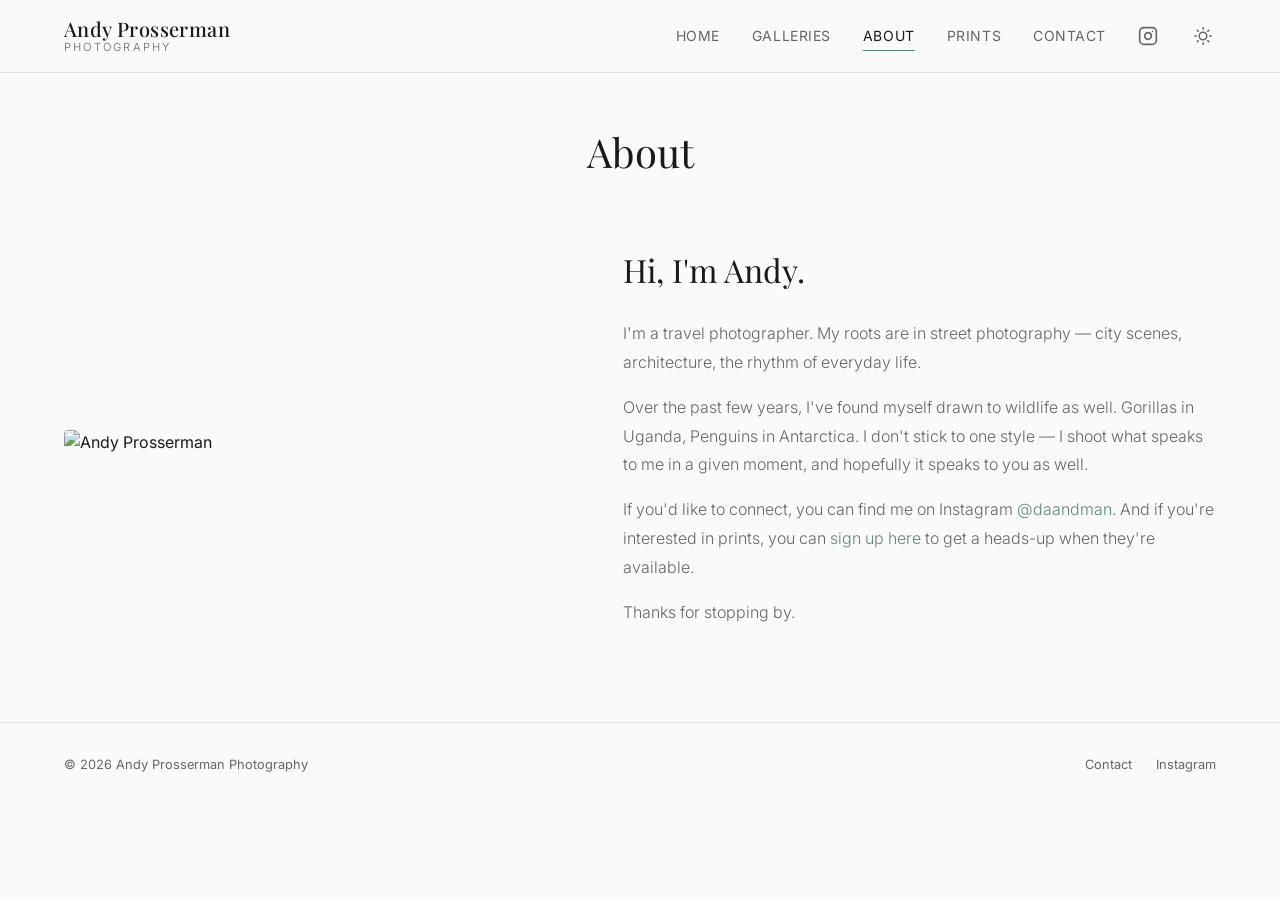
==== about.html @ e961d6d4 "Add hero slideshow, contact page redesign, real photos - Hero: crossfade slideshow with gorilla/rhin" ====
<!DOCTYPE html>
<html lang="en">
<head>
  <meta charset="UTF-8">
  <meta name="viewport" content="width=device-width, initial-scale=1.0">
  <title>About - Andy Prosserman Photography</title>
  <link rel="stylesheet" href="styles.css">
  <link rel="preconnect" href="https://fonts.googleapis.com">
  <link rel="preconnect" href="https://fonts.gstatic.com" crossorigin>
  <link href="https://fonts.googleapis.com/css2?family=Inter:wght@300;400;500&family=Playfair+Display:wght@400;500;600&display=swap" rel="stylesheet">
</head>
<body>
  <header class="site-header">
    <div class="header-inner">
      <a href="index.html" class="logo">
        <span class="logo-name">Andy Prosserman</span>
        <span class="logo-tagline">Photography</span>
      </a>
      <button class="menu-toggle" aria-label="Toggle menu">
        <span></span><span></span><span></span>
      </button>
      <nav class="main-nav">
        <a href="index.html">Home</a>
        <a href="galleries.html">Galleries</a>
        <a href="about.html" class="active">About</a>
        <a href="prints.html">Prints</a>
        <a href="contact.html">Contact</a>
        <a href="#" class="nav-instagram" id="instagramLink" target="_blank" rel="noopener" aria-label="Instagram">
          <svg width="20" height="20" viewBox="0 0 24 24" fill="none" stroke="currentColor" stroke-width="2" stroke-linecap="round" stroke-linejoin="round">
            <rect x="2" y="2" width="20" height="20" rx="5" ry="5"/>
            <path d="M16 11.37A4 4 0 1 1 12.63 8 4 4 0 0 1 16 11.37z"/>
            <line x1="17.5" y1="6.5" x2="17.51" y2="6.5"/>
          </svg>
        </a>
        <button class="dark-mode-toggle" id="darkModeToggle" aria-label="Toggle dark mode">
          <svg class="icon-sun" width="18" height="18" viewBox="0 0 24 24" fill="none" stroke="currentColor" stroke-width="2" stroke-linecap="round" stroke-linejoin="round">
            <circle cx="12" cy="12" r="5"/><line x1="12" y1="1" x2="12" y2="3"/><line x1="12" y1="21" x2="12" y2="23"/><line x1="4.22" y1="4.22" x2="5.64" y2="5.64"/><line x1="18.36" y1="18.36" x2="19.78" y2="19.78"/><line x1="1" y1="12" x2="3" y2="12"/><line x1="21" y1="12" x2="23" y2="12"/><line x1="4.22" y1="19.78" x2="5.64" y2="18.36"/><line x1="18.36" y1="5.64" x2="19.78" y2="4.22"/>
          </svg>
          <svg class="icon-moon" width="18" height="18" viewBox="0 0 24 24" fill="none" stroke="currentColor" stroke-width="2" stroke-linecap="round" stroke-linejoin="round">
            <path d="M21 12.79A9 9 0 1 1 11.21 3 7 7 0 0 0 21 12.79z"/>
          </svg>
        </button>
      </nav>
    </div>
  </header>

  <main>
    <section class="page-header">
      <div class="container">
        <h1>About</h1>
      </div>
    </section>

    <section class="about-section">
      <div class="container">
        <div class="about-grid">
          <div class="about-image">
            <img src="images/about/headshot.jpg" alt="Andy Prosserman">
          </div>
          <div class="about-text">
            <h2>Hi, I'm Andy.</h2>
            <p>I'm a travel photographer. My roots are in street photography — city scenes, architecture, the rhythm of everyday life.</p>
            <p>Over the past few years, I've found myself drawn to wildlife as well. Gorillas in Uganda, Penguins in Antarctica. I don't stick to one style — I shoot what speaks to me in a given moment, and hopefully it speaks to you as well.</p>
            <p>If you'd like to connect, you can find me on Instagram <a href="#" id="aboutInstagram" target="_blank" rel="noopener">@daandman</a>. And if you're interested in prints, you can <a href="prints.html">sign up here</a> to get a heads-up when they're available.</p>
            <p>Thanks for stopping by.</p>
          </div>
        </div>
      </div>
    </section>
  </main>

  <footer class="site-footer">
    <div class="container">
      <div class="footer-inner">
        <p>&copy; <span id="year"></span> Andy Prosserman Photography</p>
        <div class="footer-links">
          <a href="contact.html">Contact</a>
          <a href="#" id="footerInstagram" target="_blank" rel="noopener">Instagram</a>
        </div>
      </div>
    </div>
  </footer>

  <script src="script.js"></script>
  <script>
    // Set the about page Instagram link
    loadSiteData().then(data => {
      const aboutInsta = document.getElementById('aboutInstagram');
      if (aboutInsta && data.site.instagram) {
        aboutInsta.href = data.site.instagram;
      }
    });
  </script>
</body>
</html>
---- styles.css ----
/* === Reset & Base === */
*, *::before, *::after {
  margin: 0;
  padding: 0;
  box-sizing: border-box;
}

:root {
  --bg: #fafafa;
  --bg-alt: #f0f0f0;
  --text: #1a1a1a;
  --text-light: #666;
  --accent: #5a8a7a;
  --accent-hover: #4a7568;
  --border: #e0e0e0;
  --white: #ffffff;
  --shadow: 0 2px 20px rgba(0, 0, 0, 0.08);
  --shadow-lg: 0 8px 40px rgba(0, 0, 0, 0.12);
  --radius: 4px;
  --transition: 0.3s ease;
  --font-body: 'Inter', -apple-system, BlinkMacSystemFont, sans-serif;
  --font-heading: 'Playfair Display', Georgia, serif;
}

[data-theme="dark"] {
  --bg: #0f0f0f;
  --bg-alt: #1a1a1a;
  --text: #e8e8e8;
  --text-light: #999;
  --border: #2a2a2a;
  --white: #ffffff;
  --shadow: 0 2px 20px rgba(0, 0, 0, 0.3);
  --shadow-lg: 0 8px 40px rgba(0, 0, 0, 0.5);
}

[data-theme="dark"] .site-header {
  background: rgba(15, 15, 15, 0.95);
}

[data-theme="dark"] .site-header.header-transparent {
  background: transparent;
}

[data-theme="dark"] .main-nav a:hover,
[data-theme="dark"] .main-nav a.active {
  color: var(--text);
}

[data-theme="dark"] .form-group input,
[data-theme="dark"] .form-group select,
[data-theme="dark"] .form-group textarea,
[data-theme="dark"] .notify-form input {
  background: #1a1a1a;
  color: var(--text);
  border-color: var(--border);
}

[data-theme="dark"] .lightbox {
  background: rgba(0, 0, 0, 0.97);
}

[data-theme="dark"] .btn {
  color: var(--text);
  border-color: var(--text);
}

[data-theme="dark"] .btn:hover {
  background: var(--text);
  color: #0f0f0f;
}

html {
  scroll-behavior: smooth;
}

body {
  font-family: var(--font-body);
  color: var(--text);
  background: var(--bg);
  line-height: 1.6;
  -webkit-font-smoothing: antialiased;
}

img {
  max-width: 100%;
  height: auto;
  display: block;
}

a {
  color: var(--text);
  text-decoration: none;
  transition: color var(--transition);
}

a:hover {
  color: var(--accent);
}

.container {
  max-width: 1200px;
  margin: 0 auto;
  padding: 0 24px;
}

/* === Header === */
.site-header {
  position: fixed;
  top: 0;
  left: 0;
  right: 0;
  z-index: 100;
  background: rgba(250, 250, 250, 0.95);
  backdrop-filter: blur(10px);
  border-bottom: 1px solid var(--border);
  transition: background 0.4s ease, border-color 0.4s ease;
}

.site-header.header-transparent {
  background: transparent;
  backdrop-filter: none;
  border-bottom-color: transparent;
}

.site-header.header-transparent .logo-name,
.site-header.header-transparent .logo-tagline,
.site-header.header-transparent .main-nav a,
.site-header.header-transparent .menu-toggle span {
  color: white;
}

.site-header.header-transparent .nav-instagram {
  color: white;
}

.header-inner {
  max-width: 1200px;
  margin: 0 auto;
  padding: 0 24px;
  display: flex;
  align-items: center;
  justify-content: space-between;
  height: 72px;
}

.logo {
  display: flex;
  flex-direction: column;
  line-height: 1.2;
}

.logo:hover {
  color: var(--text);
}

.logo-name {
  font-family: var(--font-heading);
  font-size: 1.25rem;
  font-weight: 500;
  letter-spacing: 0.02em;
  transition: color 0.4s ease;
}

.logo-tagline {
  font-size: 0.7rem;
  text-transform: uppercase;
  letter-spacing: 0.2em;
  color: var(--text-light);
  font-weight: 300;
  transition: color 0.4s ease;
}

.main-nav {
  display: flex;
  align-items: center;
  gap: clamp(16px, 2.5vw, 32px);
}

.main-nav a {
  font-size: 0.875rem;
  font-weight: 400;
  letter-spacing: 0.04em;
  text-transform: uppercase;
  color: var(--text-light);
  position: relative;
  transition: color 0.4s ease;
}

.main-nav a::after {
  content: '';
  position: absolute;
  bottom: -4px;
  left: 0;
  width: 0;
  height: 1px;
  background: var(--accent);
  transition: width var(--transition);
}

.main-nav a:hover,
.main-nav a.active {
  color: var(--text);
}

.site-header.header-transparent .main-nav a:hover,
.site-header.header-transparent .main-nav a.active {
  color: white;
}

.main-nav a:hover::after,
.main-nav a.active::after {
  width: 100%;
}

.site-header.header-transparent .main-nav a::after {
  background: white;
}

.nav-instagram {
  display: flex;
  align-items: center;
  transition: color 0.4s ease;
}

.nav-instagram::after {
  display: none !important;
}

/* Dark Mode Toggle */
.dark-mode-toggle {
  background: none;
  border: none;
  cursor: pointer;
  padding: 4px;
  display: flex;
  align-items: center;
  justify-content: center;
  color: var(--text-light);
  transition: color var(--transition);
}

.dark-mode-toggle:hover {
  color: var(--text);
}

.site-header.header-transparent .dark-mode-toggle {
  color: rgba(255, 255, 255, 0.7);
}

.site-header.header-transparent .dark-mode-toggle:hover {
  color: white;
}

.dark-mode-toggle .icon-moon {
  display: none;
}

[data-theme="dark"] .dark-mode-toggle .icon-sun {
  display: none;
}

[data-theme="dark"] .dark-mode-toggle .icon-moon {
  display: block;
}

.menu-toggle {
  display: none;
  flex-direction: column;
  gap: 5px;
  background: none;
  border: none;
  cursor: pointer;
  padding: 4px;
}

.menu-toggle span {
  display: block;
  width: 24px;
  height: 2px;
  background: var(--text);
  transition: var(--transition);
}

/* === Hero (Full-Bleed) === */
.hero {
  position: relative;
  height: 100vh;
  min-height: 600px;
  display: flex;
  align-items: center;
  justify-content: center;
  overflow: hidden;
}

.hero-slideshow {
  position: absolute;
  inset: 0;
  z-index: 0;
}

.hero-bg {
  position: absolute;
  inset: 0;
  width: 100%;
  height: 100%;
  object-fit: cover;
  opacity: 0;
  transition: opacity 1.5s ease-in-out;
}

.hero-bg.active {
  opacity: 1;
}

.hero-overlay {
  position: absolute;
  inset: 0;
  background: rgba(0, 0, 0, 0.35);
  z-index: 1;
}

.hero-content {
  position: relative;
  z-index: 2;
  text-align: center;
  color: white;
  padding: 0 24px;
  max-width: 100%;
}

.hero h1 {
  font-family: var(--font-heading);
  font-size: clamp(2.5rem, 6vw, 4.5rem);
  font-weight: 400;
  letter-spacing: 0.04em;
  margin-bottom: 0;
  line-height: 1.1;
}

.hero-divider {
  width: 60px;
  height: 1px;
  background: rgba(255, 255, 255, 0.6);
  margin: 24px auto;
}

.hero p {
  font-size: 0.9rem;
  text-transform: uppercase;
  letter-spacing: 0.3em;
  font-weight: 300;
  color: rgba(255, 255, 255, 0.85);
}

.hero-scroll-hint {
  position: absolute;
  bottom: 40px;
  left: 50%;
  transform: translateX(-50%);
  z-index: 2;
  display: flex;
  flex-direction: column;
  align-items: center;
  gap: 8px;
  color: rgba(255, 255, 255, 0.6);
}

.hero-scroll-hint span {
  font-size: 0.7rem;
  text-transform: uppercase;
  letter-spacing: 0.2em;
}

.scroll-line {
  width: 1px;
  height: 40px;
  background: linear-gradient(to bottom, rgba(255,255,255,0.6), transparent);
  animation: scrollPulse 2s ease-in-out infinite;
}

@keyframes scrollPulse {
  0%, 100% { opacity: 1; transform: scaleY(1); }
  50% { opacity: 0.4; transform: scaleY(0.6); }
}

/* === Scroll Reveal === */
.reveal {
  opacity: 0;
  transform: translateY(30px);
  transition: opacity 0.8s ease, transform 0.8s ease;
}

.reveal.visible {
  opacity: 1;
  transform: translateY(0);
}

.reveal-delay-1 { transition-delay: 0.1s; }
.reveal-delay-2 { transition-delay: 0.2s; }
.reveal-delay-3 { transition-delay: 0.3s; }

/* === Section Titles === */
.section-title {
  font-family: var(--font-heading);
  font-size: 1.75rem;
  font-weight: 400;
  text-align: center;
  margin-bottom: 48px;
  position: relative;
}

.section-title::after {
  content: '';
  display: block;
  width: 40px;
  height: 1px;
  background: var(--accent);
  margin: 16px auto 0;
}

/* === Photo Grid === */
.photo-grid {
  display: grid;
  grid-template-columns: repeat(3, 1fr);
  gap: 16px;
}

/* Mixed grid: varied sizes for visual interest */
.mixed-grid {
  grid-template-columns: repeat(4, 1fr);
  grid-auto-rows: 280px;
  gap: 12px;
}

.mixed-grid .photo-card { aspect-ratio: auto; }

.mixed-grid .photo-card:nth-child(1) {
  grid-column: span 2;
  grid-row: span 2;
}

.mixed-grid .photo-card:nth-child(5) {
  grid-column: span 2;
}

.mixed-grid .photo-card:nth-child(8) {
  grid-column: span 2;
  grid-row: span 2;
}

.mixed-grid .photo-card:nth-child(11) {
  grid-column: span 2;
}

/* === Photo Card === */
.photo-card {
  position: relative;
  overflow: hidden;
  border-radius: var(--radius);
  cursor: pointer;
  aspect-ratio: 4 / 3;
  background: var(--bg-alt);
}

.photo-card img {
  width: 100%;
  height: 100%;
  object-fit: cover;
  transition: transform 0.8s cubic-bezier(0.25, 0.46, 0.45, 0.94), filter 0.5s ease;
}

.photo-card:hover img {
  transform: scale(1.08);
  filter: brightness(1.05);
}

.photo-card .photo-overlay {
  position: absolute;
  inset: 0;
  display: flex;
  flex-direction: column;
  justify-content: flex-end;
  padding: 24px 20px;
  background: linear-gradient(transparent 50%, rgba(0, 0, 0, 0.5));
  color: white;
  opacity: 0;
  transition: opacity 0.4s ease;
}

.photo-card:hover .photo-overlay {
  opacity: 1;
}

.photo-overlay .photo-location {
  font-size: 0.75rem;
  text-transform: uppercase;
  letter-spacing: 0.15em;
  font-weight: 400;
}

.photo-overlay .photo-view {
  position: absolute;
  top: 50%;
  left: 50%;
  transform: translate(-50%, -50%) scale(0.8);
  width: 48px;
  height: 48px;
  border: 2px solid rgba(255, 255, 255, 0.8);
  border-radius: 50%;
  display: flex;
  align-items: center;
  justify-content: center;
  transition: transform 0.4s ease, opacity 0.4s ease;
  opacity: 0;
}

.photo-card:hover .photo-view {
  transform: translate(-50%, -50%) scale(1);
  opacity: 1;
}

.photo-view svg {
  width: 20px;
  height: 20px;
  stroke: white;
  fill: none;
  stroke-width: 2;
}

/* Scroll-triggered card animation */
.photo-card {
  opacity: 0;
  transform: translateY(40px);
  transition: opacity 0.6s ease, transform 0.6s ease;
}

.photo-card.visible {
  opacity: 1;
  transform: translateY(0);
}

/* Staggered delays */
.photo-card:nth-child(4n+1) { transition-delay: 0s; }
.photo-card:nth-child(4n+2) { transition-delay: 0.1s; }
.photo-card:nth-child(4n+3) { transition-delay: 0.2s; }
.photo-card:nth-child(4n+4) { transition-delay: 0.3s; }

/* === Featured Work === */
.featured-work {
  padding: 80px 0 80px;
}

/* === CTA Section === */
.cta-section {
  padding: 100px 0;
  text-align: center;
  background: var(--bg-alt);
}

.cta-section h2 {
  font-family: var(--font-heading);
  font-size: 2.25rem;
  font-weight: 400;
  margin-bottom: 32px;
}

/* === Button === */
.btn {
  display: inline-block;
  padding: 14px 40px;
  background: transparent;
  color: var(--text);
  font-family: var(--font-body);
  font-size: 0.8rem;
  font-weight: 400;
  letter-spacing: 0.15em;
  text-transform: uppercase;
  border: 1px solid var(--text);
  border-radius: 0;
  cursor: pointer;
  transition: background var(--transition), color var(--transition), transform var(--transition);
}

.btn:hover {
  background: var(--text);
  color: var(--white);
  transform: translateY(-2px);
}

.btn-full {
  width: 100%;
}

.btn-accent {
  background: var(--accent);
  color: var(--white);
  border-color: var(--accent);
}

.btn-accent:hover {
  background: var(--accent-hover);
  border-color: var(--accent-hover);
  color: var(--white);
}

/* === Page Header === */
.page-header {
  padding: 120px 0 48px;
  text-align: center;
}

.page-header h1 {
  font-family: var(--font-heading);
  font-size: 2.5rem;
  font-weight: 400;
  margin-bottom: 12px;
}

.page-header p {
  color: var(--text-light);
  font-weight: 300;
}

.back-link {
  display: inline-block;
  font-size: 0.875rem;
  color: var(--accent);
  margin-bottom: 16px;
}

.back-link:hover {
  color: var(--accent-hover);
}

/* === Galleries Grid === */
.galleries-grid-section {
  padding: 0 0 80px;
}

.galleries-grid {
  display: grid;
  grid-template-columns: repeat(2, 1fr);
  gap: 24px;
}

.gallery-card {
  position: relative;
  overflow: hidden;
  border-radius: var(--radius);
  aspect-ratio: 16 / 10;
  background: var(--bg-alt);
  opacity: 0;
  transform: translateY(40px);
  transition: opacity 0.6s ease, transform 0.6s ease;
}

.gallery-card.visible {
  opacity: 1;
  transform: translateY(0);
}

.gallery-card:nth-child(2n+2) { transition-delay: 0.15s; }

.gallery-card img {
  width: 100%;
  height: 100%;
  object-fit: cover;
  transition: transform 0.8s cubic-bezier(0.25, 0.46, 0.45, 0.94);
}

.gallery-card:hover img {
  transform: scale(1.08);
}

.gallery-card .gallery-card-overlay {
  position: absolute;
  inset: 0;
  display: flex;
  flex-direction: column;
  justify-content: flex-end;
  padding: 32px;
  background: linear-gradient(transparent 40%, rgba(0, 0, 0, 0.7));
  color: white;
  transition: background var(--transition);
}

.gallery-card:hover .gallery-card-overlay {
  background: linear-gradient(transparent 30%, rgba(0, 0, 0, 0.8));
}

.gallery-card-overlay h3 {
  font-family: var(--font-heading);
  font-size: 1.5rem;
  font-weight: 400;
  margin-bottom: 4px;
}

.gallery-card-overlay p {
  font-size: 0.85rem;
  opacity: 0.85;
  font-weight: 300;
}

/* === Gallery Photos === */
.gallery-photos-section {
  padding: 0 0 80px;
}

/* === Prints === */
.prints-section {
  padding: 0 0 80px;
}

.prints-coming-soon {
  text-align: center;
  padding: 60px 0;
  max-width: 560px;
  margin: 0 auto;
}

.prints-icon {
  color: var(--accent);
  margin-bottom: 24px;
}

.prints-coming-soon h2 {
  font-family: var(--font-heading);
  font-size: 2rem;
  font-weight: 400;
  margin-bottom: 16px;
}

.prints-coming-soon p {
  color: var(--text-light);
  font-weight: 300;
  margin-bottom: 16px;
  line-height: 1.7;
}

.notify-form {
  display: flex;
  gap: 8px;
  max-width: 400px;
  margin: 24px auto;
}

.notify-form input {
  flex: 1;
  padding: 12px 16px;
  border: 1px solid var(--border);
  border-radius: var(--radius);
  font-family: var(--font-body);
  font-size: 0.875rem;
  background: var(--white);
  transition: border-color var(--transition);
}

.notify-form input:focus {
  outline: none;
  border-color: var(--accent);
}

.prints-note {
  font-size: 0.875rem;
  margin-top: 24px;
}

.prints-note a {
  color: var(--accent);
  text-decoration: underline;
}

.prints-preview {
  margin-top: 60px;
}

/* === Contact === */
.contact-section {
  padding: 0 0 80px;
}

.contact-grid {
  display: grid;
  grid-template-columns: 1.2fr 1fr;
  gap: 64px;
  align-items: stretch;
}

.contact-right {
  display: flex;
  flex-direction: column;
}

.contact-right .contact-image {
  flex: 1;
  min-height: 300px;
  margin-top: 0;
}

.contact-left {
  display: flex;
  flex-direction: column;
}

.contact-image {
  flex: 1;
  border-radius: var(--radius);
  overflow: hidden;
  margin-top: 24px;
  min-height: 200px;
}

.contact-image img {
  width: 100%;
  height: 100%;
  display: block;
  object-fit: cover;
}

.contact-instagram {
  display: flex;
  align-items: center;
  gap: 10px;
  margin-top: 16px;
}

.contact-instagram a {
  color: var(--accent);
  text-decoration: none;
  font-weight: 400;
}

.contact-instagram a:hover {
  color: var(--accent-hover);
}

.contact-instagram svg {
  color: var(--text-light);
  flex-shrink: 0;
}

.contact-info h2 {
  font-family: var(--font-heading);
  font-size: 1.75rem;
  font-weight: 400;
  margin-bottom: 16px;
}

.contact-info > p {
  color: var(--text-light);
  font-weight: 300;
  line-height: 1.7;
  margin-bottom: 32px;
}

.contact-details {
  display: flex;
  flex-direction: column;
  gap: 16px;
}

.contact-item {
  display: flex;
  align-items: center;
  gap: 12px;
  color: var(--text-light);
}

.contact-item svg {
  flex-shrink: 0;
  color: var(--accent);
}

.contact-item a {
  color: var(--accent);
}

.contact-item a:hover {
  color: var(--accent-hover);
}

.contact-form {
  display: flex;
  flex-direction: column;
  gap: 20px;
}

.form-group {
  display: flex;
  flex-direction: column;
  gap: 6px;
}

.form-group label {
  font-size: 0.8rem;
  text-transform: uppercase;
  letter-spacing: 0.08em;
  color: var(--text-light);
  font-weight: 400;
}

.form-group input,
.form-group select,
.form-group textarea {
  padding: 12px 16px;
  border: 1px solid var(--border);
  border-radius: var(--radius);
  font-family: var(--font-body);
  font-size: 0.95rem;
  background: var(--white);
  color: var(--text);
  transition: border-color var(--transition);
  resize: vertical;
}

.form-group input:focus,
.form-group select:focus,
.form-group textarea:focus {
  outline: none;
  border-color: var(--accent);
}

.form-status {
  text-align: center;
  font-size: 0.9rem;
  min-height: 24px;
}

.form-status.success {
  color: var(--accent);
}

.form-status.error {
  color: #c45;
}

/* === Lightbox === */
.lightbox {
  position: fixed;
  inset: 0;
  z-index: 1000;
  background: rgba(10, 10, 10, 0.95);
  display: flex;
  align-items: center;
  justify-content: center;
  opacity: 0;
  visibility: hidden;
  transition: opacity 0.4s ease, visibility 0.4s ease;
}

.lightbox.active {
  opacity: 1;
  visibility: visible;
}

.lightbox-close {
  position: absolute;
  top: 24px;
  right: 24px;
  background: none;
  border: none;
  font-size: 2rem;
  color: rgba(255, 255, 255, 0.7);
  cursor: pointer;
  width: 48px;
  height: 48px;
  display: flex;
  align-items: center;
  justify-content: center;
  transition: color var(--transition);
  z-index: 10;
}

.lightbox-close:hover {
  color: white;
}

.lightbox-prev,
.lightbox-next {
  position: absolute;
  top: 50%;
  transform: translateY(-50%);
  background: none;
  border: none;
  font-size: 3rem;
  color: rgba(255, 255, 255, 0.4);
  cursor: pointer;
  padding: 16px;
  transition: color var(--transition);
  z-index: 10;
}

.lightbox-prev { left: 16px; }
.lightbox-next { right: 16px; }

.lightbox-prev:hover,
.lightbox-next:hover {
  color: white;
}

.lightbox-content {
  max-width: 90vw;
  max-height: 85vh;
  display: flex;
  flex-direction: column;
  align-items: center;
}

.lightbox-content img {
  max-width: 100%;
  max-height: 80vh;
  object-fit: contain;
  border-radius: 0;
}

.lightbox-caption {
  margin-top: 20px;
  font-size: 0.8rem;
  color: rgba(255, 255, 255, 0.6);
  text-align: center;
  letter-spacing: 0.08em;
  text-transform: uppercase;
}

/* === About === */
.about-section {
  padding: 0 0 80px;
}

.about-grid {
  display: grid;
  grid-template-columns: 1fr 1.2fr;
  gap: 64px;
  align-items: center;
}

.about-image img {
  width: 100%;
  border-radius: var(--radius);
  object-fit: cover;
}

.about-text h2 {
  font-family: var(--font-heading);
  font-size: 2rem;
  font-weight: 400;
  margin-bottom: 24px;
}

.about-text p {
  color: var(--text-light);
  font-weight: 300;
  line-height: 1.8;
  margin-bottom: 16px;
}

.about-text a {
  color: var(--accent);
}

.about-text a:hover {
  color: var(--accent-hover);
}

/* === Footer === */
.site-footer {
  padding: 32px 0;
  border-top: 1px solid var(--border);
}

.footer-inner {
  display: flex;
  justify-content: space-between;
  align-items: center;
}

.footer-inner p {
  font-size: 0.8rem;
  color: var(--text-light);
}

.footer-links {
  display: flex;
  gap: 24px;
}

.footer-links a {
  font-size: 0.8rem;
  color: var(--text-light);
}

.footer-links a:hover {
  color: var(--accent);
}

/* === Responsive === */
@media (max-width: 900px) {
  .photo-grid {
    grid-template-columns: repeat(2, 1fr);
  }

  .mixed-grid {
    grid-template-columns: repeat(2, 1fr);
    grid-auto-rows: 240px;
  }

  .mixed-grid .photo-card:nth-child(1) {
    grid-column: span 2;
    grid-row: span 1;
  }

  .mixed-grid .photo-card:nth-child(5) {
    grid-column: span 1;
  }

  .mixed-grid .photo-card:nth-child(8) {
    grid-column: span 2;
    grid-row: span 1;
  }

  .mixed-grid .photo-card:nth-child(11) {
    grid-column: span 1;
  }

  .galleries-grid {
    grid-template-columns: 1fr;
  }

  .contact-grid,
  .about-grid {
    grid-template-columns: 1fr;
    gap: 40px;
  }

  .about-image {
    max-width: 400px;
    margin: 0 auto;
  }

  .hero h1 {
    font-size: 3rem;
  }
}

@media (max-width: 640px) {
  .menu-toggle {
    display: flex;
  }

  .main-nav {
    position: fixed;
    top: 72px;
    left: 0;
    right: 0;
    background: rgba(250, 250, 250, 0.98);
    backdrop-filter: blur(10px);
    flex-direction: column;
    padding: 24px;
    gap: 20px;
    border-bottom: 1px solid var(--border);
    transform: translateY(-100%);
    opacity: 0;
    visibility: hidden;
    transition: transform 0.3s ease, opacity 0.3s ease, visibility 0.3s ease;
  }

  .site-header.header-transparent .main-nav {
    background: rgba(0, 0, 0, 0.9);
  }

  [data-theme="dark"] .main-nav {
    background: rgba(15, 15, 15, 0.98);
  }

  .main-nav.open {
    transform: translateY(0);
    opacity: 1;
    visibility: visible;
  }

  .photo-grid,
  .mixed-grid {
    grid-template-columns: repeat(2, 1fr);
    grid-auto-rows: auto;
    gap: 8px;
  }

  .mixed-grid .photo-card {
    grid-column: span 1 !important;
    grid-row: span 1 !important;
    aspect-ratio: 3 / 4;
  }

  .hero {
    min-height: 100vh;
  }

  .hero h1 {
    font-size: 2.5rem;
  }

  .hero p {
    font-size: 0.75rem;
    letter-spacing: 0.2em;
  }

  .page-header {
    padding: 100px 0 32px;
  }

  .page-header h1 {
    font-size: 2rem;
  }

  .header-inner {
    height: 60px;
  }

  .main-nav {
    top: 60px;
  }

  .notify-form {
    flex-direction: column;
  }

  .footer-inner {
    flex-direction: column;
    gap: 12px;
    text-align: center;
  }

  .lightbox-prev,
  .lightbox-next {
    font-size: 2rem;
  }
}
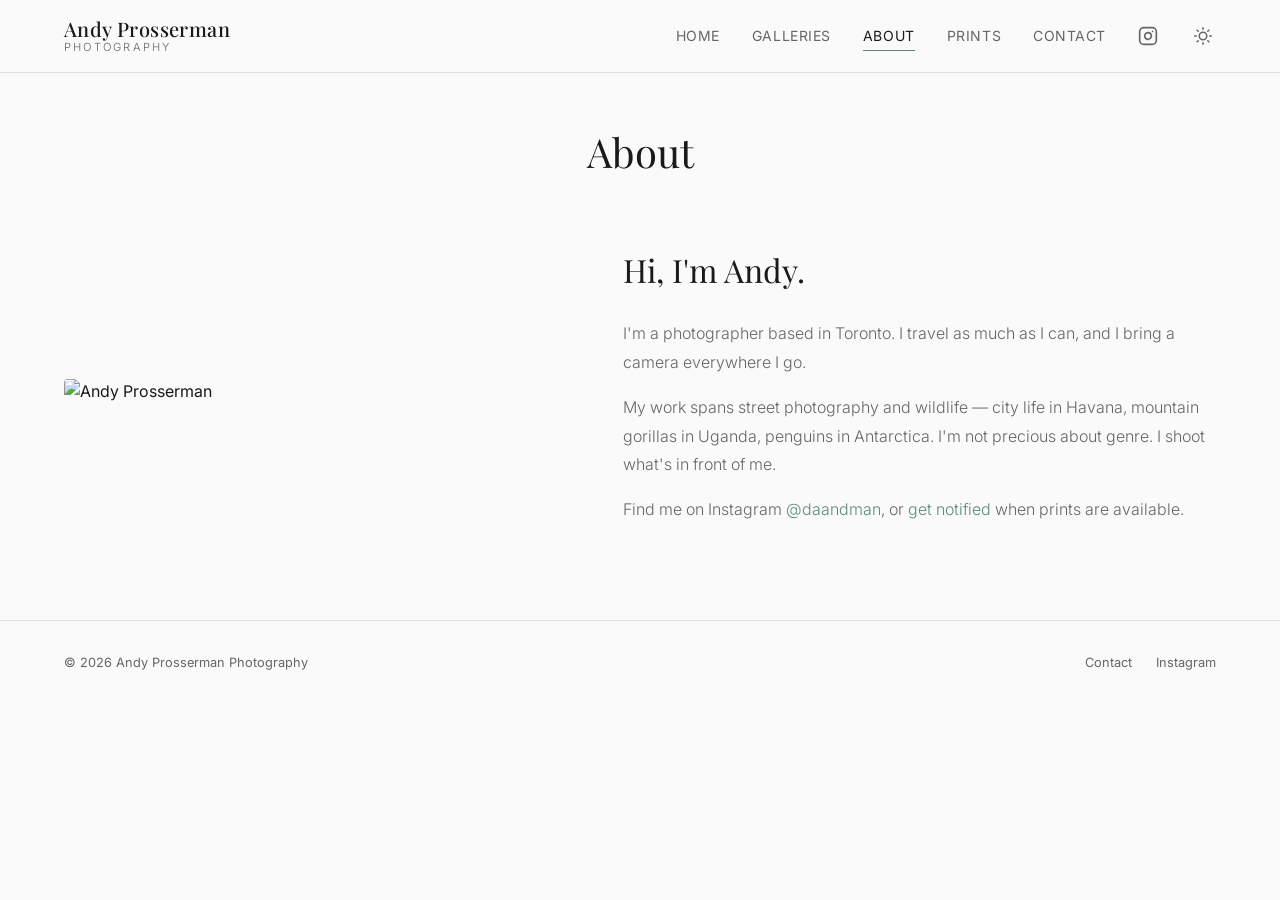
==== commit 2a2d6f48: "Remove About page, flip hero slideshow order Co-Authored-By: Claude Sonnet 4.6 <noreply@anthropic.co" ====
--- a/about.html
+++ b/about.html
@@ -59,10 +59,9 @@
           </div>
           <div class="about-text">
             <h2>Hi, I'm Andy.</h2>
-            <p>I'm a travel photographer. My roots are in street photography — city scenes, architecture, the rhythm of everyday life.</p>
-            <p>Over the past few years, I've found myself drawn to wildlife as well. Gorillas in Uganda, Penguins in Antarctica. I don't stick to one style — I shoot what speaks to me in a given moment, and hopefully it speaks to you as well.</p>
-            <p>If you'd like to connect, you can find me on Instagram <a href="#" id="aboutInstagram" target="_blank" rel="noopener">@daandman</a>. And if you're interested in prints, you can <a href="prints.html">sign up here</a> to get a heads-up when they're available.</p>
-            <p>Thanks for stopping by.</p>
+            <p>I'm a photographer based in Toronto. I travel as much as I can, and I bring a camera everywhere I go.</p>
+            <p>My work spans street photography and wildlife — city life in Havana, mountain gorillas in Uganda, penguins in Antarctica. I'm not precious about genre. I shoot what's in front of me.</p>
+            <p>Find me on Instagram <a href="#" id="aboutInstagram" target="_blank" rel="noopener">@daandman</a>, or <a href="prints.html">get notified</a> when prints are available.</p>
           </div>
         </div>
       </div>
